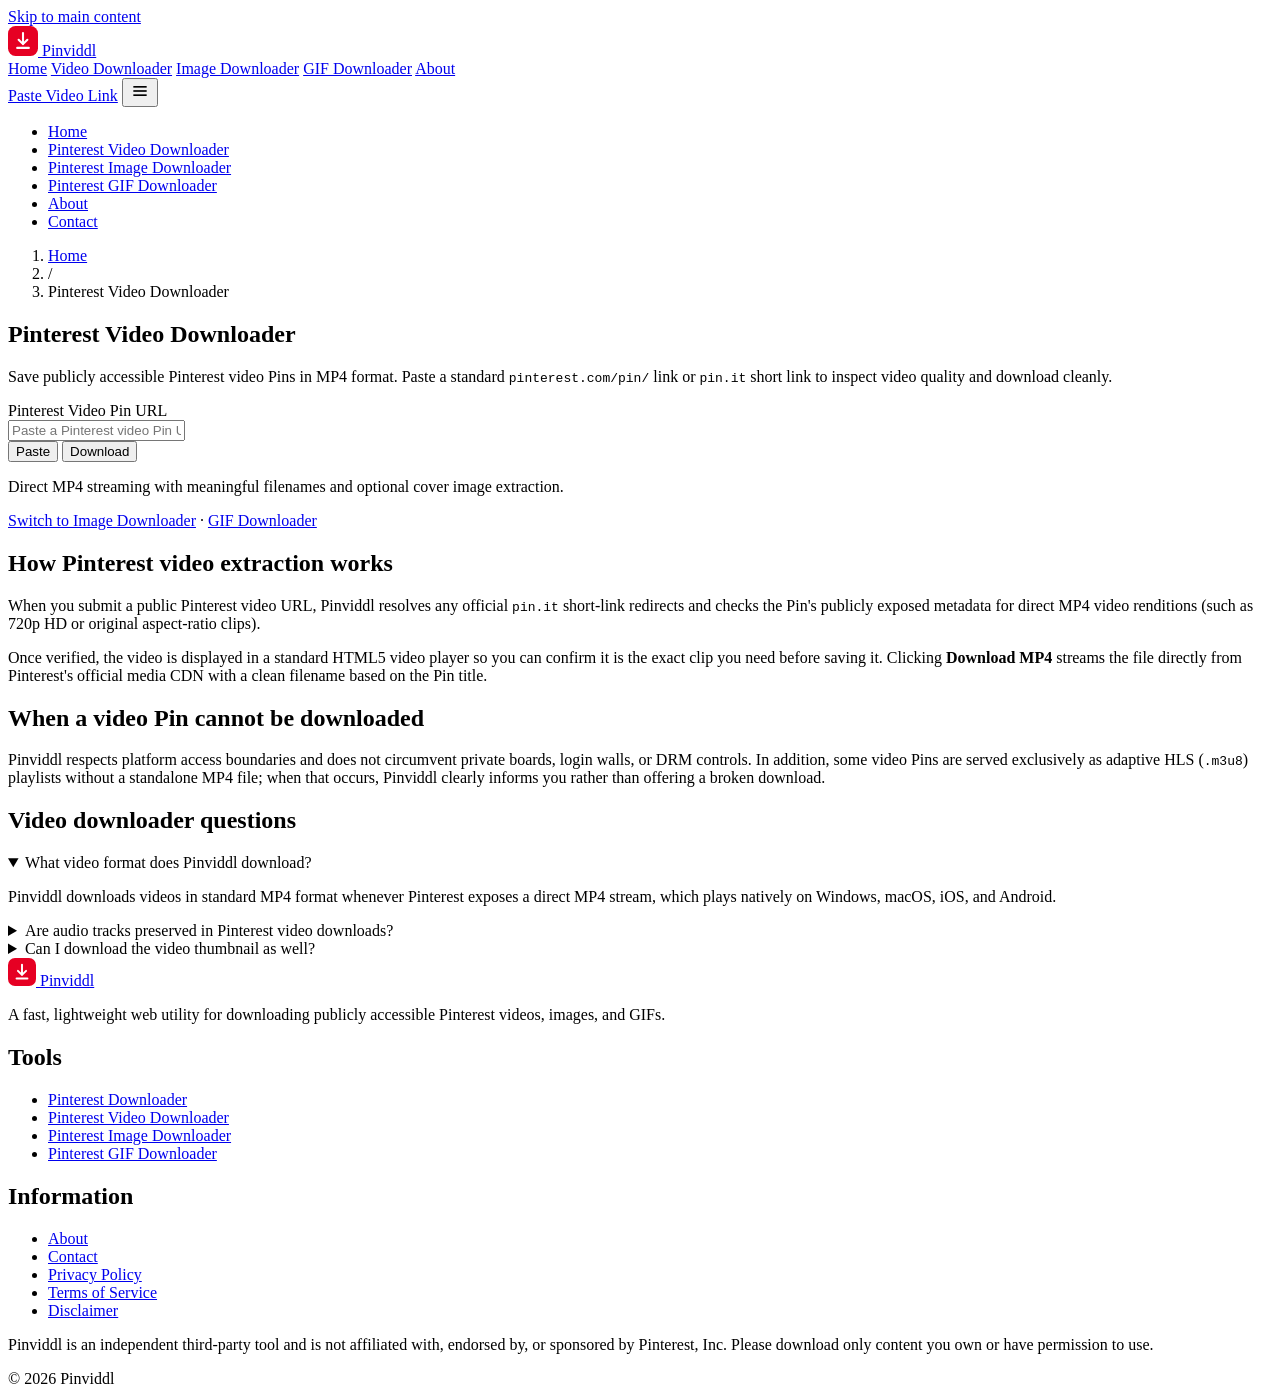
==== pinterest-video-downloader/index.html @ 86cc7ffe "Create index.html" ====
<!doctype html>
<html lang="en">
  <head>
    <meta charset="UTF-8" />
    <meta name="viewport" content="width=device-width, initial-scale=1.0" />
    <title>Pinterest Video Downloader (MP4 HD) — Pinviddl</title>
    <meta
      name="description"
      content="Download publicly accessible Pinterest videos in MP4 format using Pinviddl. Supports pinterest.com/pin/ and pin.it links on desktop, iOS, and Android."
    />
    <link rel="canonical" href="https://pinviddl.com/pinterest-video-downloader/" />
    <meta name="robots" content="index, follow" />
    <meta name="theme-color" content="#E60023" />

    <meta property="og:type" content="website" />
    <meta property="og:site_name" content="Pinviddl" />
    <meta property="og:url" content="https://pinviddl.com/pinterest-video-downloader/" />
    <meta property="og:title" content="Pinterest Video Downloader (MP4 HD) — Pinviddl" />
    <meta
      property="og:description"
      content="Paste a public Pinterest video Pin URL or pin.it link to preview and save MP4 video files directly."
    />

    <meta name="twitter:card" content="summary" />
    <meta name="twitter:title" content="Pinterest Video Downloader (MP4 HD) — Pinviddl" />
    <meta
      name="twitter:description"
      content="Preview and download public Pinterest videos in MP4 format without installing software."
    />

    <link rel="icon" type="image/svg+xml" href="/favicon.svg" />
    <link rel="preconnect" href="https://fonts.googleapis.com" />
    <link rel="preconnect" href="https://fonts.gstatic.com" crossorigin />
    <link
      href="https://fonts.googleapis.com/css2?family=DM+Sans:wght@400;500;600;700&family=JetBrains+Mono:wght@400;500;600&family=Plus+Jakarta+Sans:wght@600;700&display=swap"
      rel="stylesheet"
    />
    <link rel="stylesheet" href="/public/assets/css/style.css" />

    <script type="application/ld+json">
      {
        "@context": "https://schema.org",
        "@graph": [
          {
            "@type": "BreadcrumbList",
            "itemListElement": [
              { "@type": "ListItem", "position": 1, "name": "Home", "item": "https://pinviddl.com/" },
              {
                "@type": "ListItem",
                "position": 2,
                "name": "Pinterest Video Downloader",
                "item": "https://pinviddl.com/pinterest-video-downloader/"
              }
            ]
          },
          {
            "@type": "FAQPage",
            "mainEntity": [
              {
                "@type": "Question",
                "name": "What video format does Pinviddl download?",
                "acceptedAnswer": {
                  "@type": "Answer",
                  "text": "When Pinterest exposes a direct progressive video stream for a public Pin, Pinviddl provides the video in MP4 format along with its available resolution such as 720p HD."
                }
              },
              {
                "@type": "Question",
                "name": "Why do some Pinterest videos not have an MP4 download?",
                "acceptedAnswer": {
                  "@type": "Answer",
                  "text": "Certain newer Idea Pins or promotional video Pins only deliver segmented HLS (.m3u8) streams without a direct MP4 file. Pinviddl notifies you honestly whenever a Pin does not expose a direct MP4."
                }
              },
              {
                "@type": "Question",
                "name": "Can I save Pinterest videos on iPhone or Android?",
                "acceptedAnswer": {
                  "@type": "Answer",
                  "text": "Yes. Copy the pin.it share link from the Pinterest app, open Pinviddl in Safari or Chrome, paste the link, and tap Download MP4 to save it to your device Downloads folder."
                }
              }
            ]
          }
        ]
      }
    </script>
  </head>
  <body>
    <a class="skip-link" href="#main-content">Skip to main content</a>

    <header class="site-header">
      <div class="container header-inner">
        <a href="/" class="brand-link" aria-label="Pinviddl Home">
          <img src="/assets/images/logo.svg" alt="" width="30" height="30" />
          <span>Pinviddl</span>
        </a>

        <nav class="primary-nav" aria-label="Primary navigation">
          <a href="/" class="nav-link">Home</a>
          <a href="/pinterest-video-downloader/" class="nav-link" aria-current="page">Video Downloader</a>
          <a href="/pinterest-image-downloader/" class="nav-link">Image Downloader</a>
          <a href="/pinterest-gif-downloader/" class="nav-link">GIF Downloader</a>
          <a href="/about/" class="nav-link">About</a>
        </nav>

        <div class="header-actions">
          <a href="#downloader" class="header-cta">Paste Video Link</a>
          <button
            type="button"
            id="mobile-menu-toggle"
            class="mobile-menu-btn"
            aria-label="Toggle navigation menu"
            aria-expanded="false"
            aria-controls="mobile-drawer"
          >
            <svg width="20" height="20" viewBox="0 0 24 24" fill="none" stroke="currentColor" stroke-width="2" aria-hidden="true">
              <line x1="4" y1="7" x2="20" y2="7" />
              <line x1="4" y1="12" x2="20" y2="12" />
              <line x1="4" y1="17" x2="20" y2="17" />
            </svg>
          </button>
        </div>
      </div>
    </header>

    <div id="mobile-drawer" class="mobile-drawer" aria-label="Mobile navigation">
      <ul class="mobile-nav-list">
        <li><a href="/" class="mobile-nav-link">Home</a></li>
        <li><a href="/pinterest-video-downloader/" class="mobile-nav-link" aria-current="page">Pinterest Video Downloader</a></li>
        <li><a href="/pinterest-image-downloader/" class="mobile-nav-link">Pinterest Image Downloader</a></li>
        <li><a href="/pinterest-gif-downloader/" class="mobile-nav-link">Pinterest GIF Downloader</a></li>
        <li><a href="/about/" class="mobile-nav-link">About</a></li>
        <li><a href="/contact/" class="mobile-nav-link">Contact</a></li>
      </ul>
    </div>

    <main id="main-content">
      <nav class="breadcrumb-bar" aria-label="Breadcrumb">
        <div class="container">
          <ol class="breadcrumb-list">
            <li><a href="/">Home</a></li>
            <li class="breadcrumb-sep" aria-hidden="true">/</li>
            <li aria-current="page">Pinterest Video Downloader</li>
          </ol>
        </div>
      </nav>

      <section class="hero-section hero-section--subpage" id="downloader">
        <div class="container">
          <div class="hero-content">
            <h1 class="hero-title">Pinterest Video Downloader</h1>
            <p class="hero-subtitle">
              Save publicly accessible Pinterest video Pins in MP4 format. Paste a standard
              <code>pinterest.com/pin/</code> link or <code>pin.it</code> short link to inspect video quality and download cleanly.
            </p>

            <form id="downloader-form" class="downloader-form" novalidate>
              <label for="pin-url-input" class="sr-only">Pinterest Video Pin URL</label>
              <div class="input-shell">
                <div class="url-input-wrap">
                  <input
                    id="pin-url-input"
                    name="url"
                    type="url"
                    class="url-input"
                    placeholder="Paste a Pinterest video Pin URL (e.g. https://www.pinterest.com/pin/...)"
                    autocomplete="off"
                    spellcheck="false"
                    inputmode="url"
                    required
                  />
                </div>
                <div class="input-controls">
                  <button type="button" id="paste-btn" class="btn-secondary-inline">Paste</button>
                  <button type="button" id="clear-btn" class="btn-clear" hidden>Clear</button>
                  <button type="submit" id="download-submit-btn" class="btn-primary">Download</button>
                </div>
              </div>

              <div class="form-meta-row">
                <p class="form-hint">Direct MP4 streaming with meaningful filenames and optional cover image extraction.</p>
                <div class="tool-switcher">
                  <a href="/pinterest-image-downloader/">Switch to Image Downloader</a>
                  <span class="meta-dot" aria-hidden="true">·</span>
                  <a href="/pinterest-gif-downloader/">GIF Downloader</a>
                </div>
              </div>
            </form>
          </div>

          <div id="result-section" class="result-section" aria-live="polite" hidden></div>
        </div>
      </section>

      <section class="section-band section-band--tinted">
        <div class="container-narrow">
          <div class="prose-body">
            <h2>How Pinterest video extraction works</h2>
            <p>
              When you submit a public Pinterest video URL, Pinviddl resolves any official <code>pin.it</code> short-link redirects and checks the Pin's publicly exposed metadata for direct MP4 video renditions (such as 720p HD or original aspect-ratio clips).
            </p>
            <p>
              Once verified, the video is displayed in a standard HTML5 video player so you can confirm it is the exact clip you need before saving it. Clicking <strong>Download MP4</strong> streams the file directly from Pinterest's official media CDN with a clean filename based on the Pin title.
            </p>

            <h2>When a video Pin cannot be downloaded</h2>
            <p>
              Pinviddl respects platform access boundaries and does not circumvent private boards, login walls, or DRM controls. In addition, some video Pins are served exclusively as adaptive HLS (<code>.m3u8</code>) playlists without a standalone MP4 file; when that occurs, Pinviddl clearly informs you rather than offering a broken download.
            </p>
          </div>
        </div>
      </section>

      <section class="section-band">
        <div class="container-narrow">
          <div class="section-header">
            <h2 class="section-title">Video downloader questions</h2>
          </div>

          <div class="faq-list">
            <details class="faq-item" open>
              <summary class="faq-question">What video format does Pinviddl download?</summary>
              <div class="faq-answer">
                <p>
                  Pinviddl downloads videos in standard MP4 format whenever Pinterest exposes a direct MP4 stream, which plays natively on Windows, macOS, iOS, and Android.
                </p>
              </div>
            </details>

            <details class="faq-item">
              <summary class="faq-question">Are audio tracks preserved in Pinterest video downloads?</summary>
              <div class="faq-answer">
                <p>
                  Yes. Because Pinviddl downloads the direct MP4 file served by Pinterest's CDN without re-encoding, any audio track included in the original Pin video remains intact.
                </p>
              </div>
            </details>

            <details class="faq-item">
              <summary class="faq-question">Can I download the video thumbnail as well?</summary>
              <div class="faq-answer">
                <p>
                  When a video Pin also exposes a high-resolution cover image, Pinviddl lists it alongside the MP4 download options so you can save the cover image separately if needed.
                </p>
              </div>
            </details>
          </div>
        </div>
      </section>
    </main>

    <footer class="site-footer">
      <div class="container">
        <div class="footer-top">
          <div>
            <a href="/" class="brand-link">
              <img src="/assets/images/logo.svg" alt="" width="28" height="28" loading="lazy" />
              <span>Pinviddl</span>
            </a>
            <p class="footer-brand-desc">
              A fast, lightweight web utility for downloading publicly accessible Pinterest videos, images, and GIFs.
            </p>
          </div>

          <div>
            <h2 class="footer-col-title">Tools</h2>
            <ul class="footer-links">
              <li><a href="/">Pinterest Downloader</a></li>
              <li><a href="/pinterest-video-downloader/">Pinterest Video Downloader</a></li>
              <li><a href="/pinterest-image-downloader/">Pinterest Image Downloader</a></li>
              <li><a href="/pinterest-gif-downloader/">Pinterest GIF Downloader</a></li>
            </ul>
          </div>

          <div>
            <h2 class="footer-col-title">Information</h2>
            <ul class="footer-links">
              <li><a href="/about/">About</a></li>
              <li><a href="/contact/">Contact</a></li>
              <li><a href="/privacy-policy/">Privacy Policy</a></li>
              <li><a href="/terms/">Terms of Service</a></li>
              <li><a href="/disclaimer/">Disclaimer</a></li>
            </ul>
          </div>
        </div>

        <div class="footer-bottom">
          <p class="footer-disclaimer">
            Pinviddl is an independent third-party tool and is not affiliated with, endorsed by, or sponsored by Pinterest, Inc. Please download only content you own or have permission to use.
          </p>
          <span>© 2026 Pinviddl</span>
        </div>
      </div>
    </footer>

    <script src="/assets/js/config.js" defer></script>
    <script src="/assets/js/app.js" defer></script>
  </body>
</html>
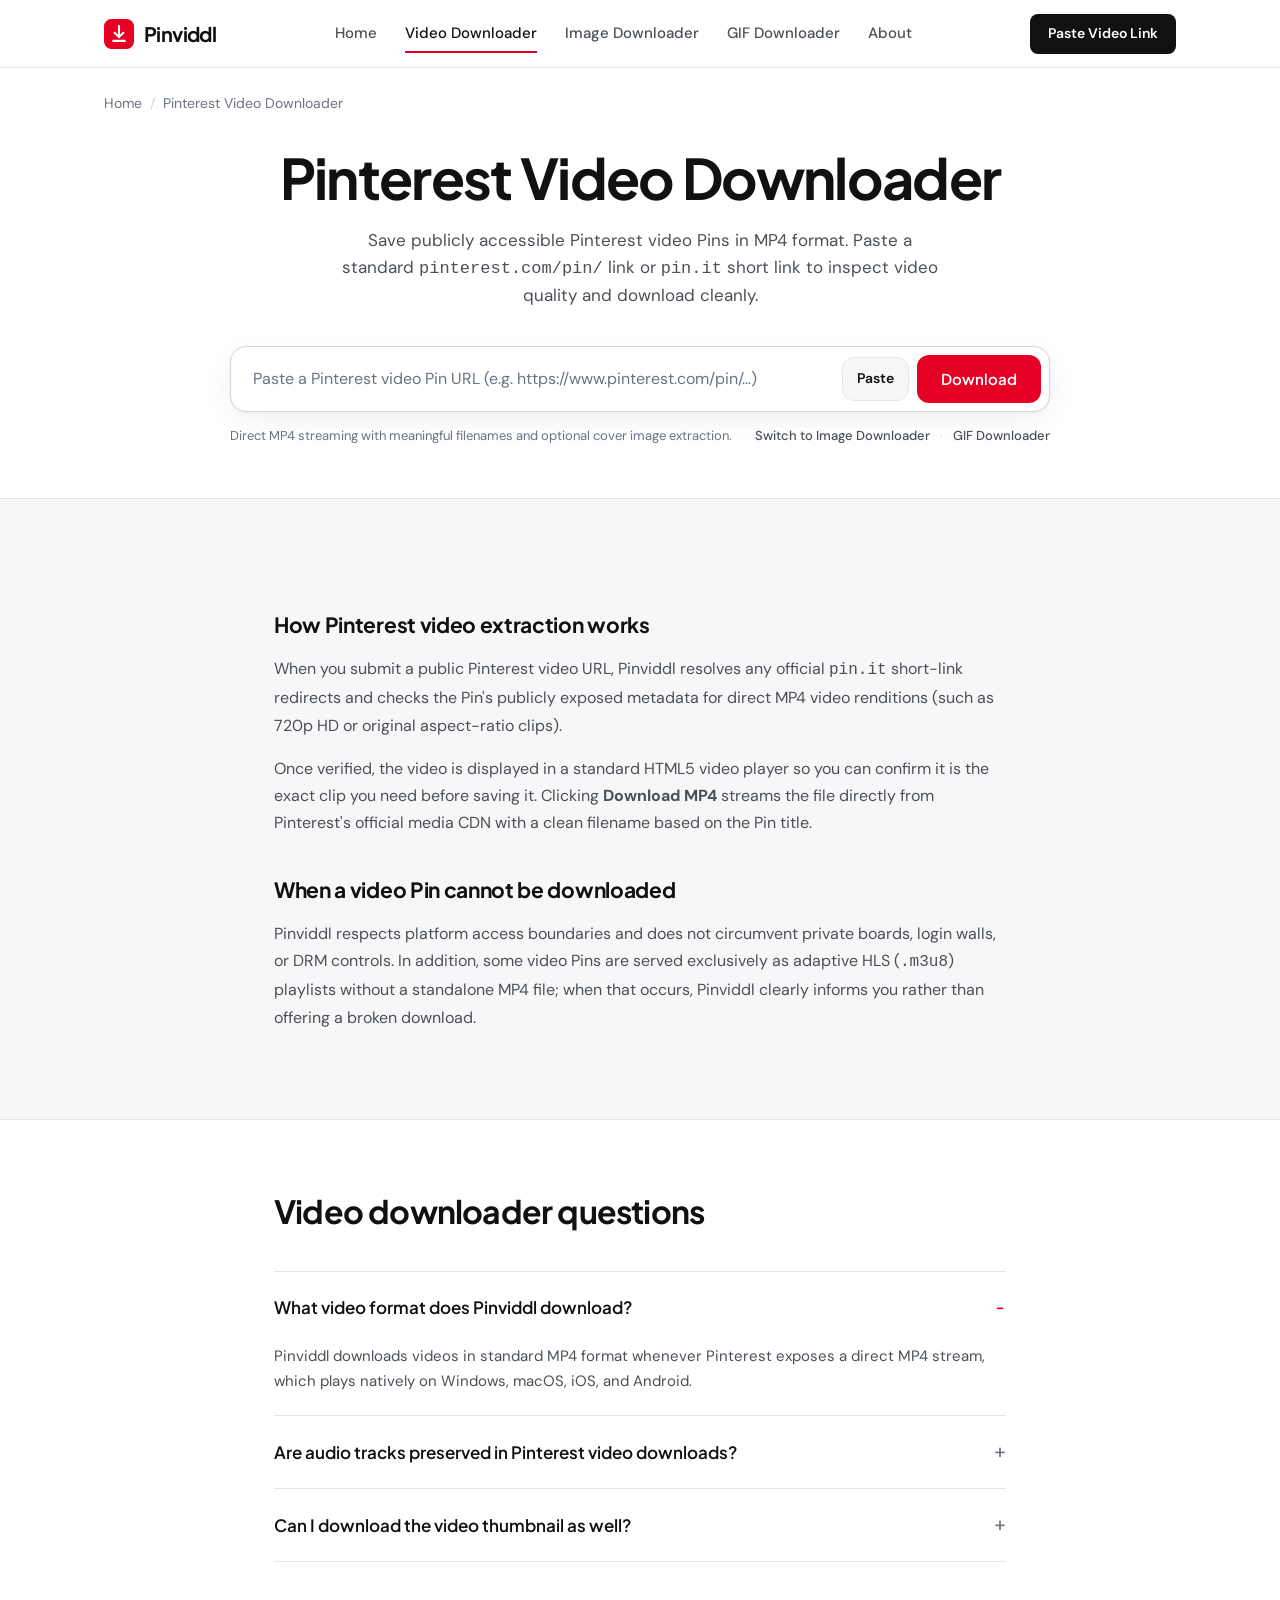
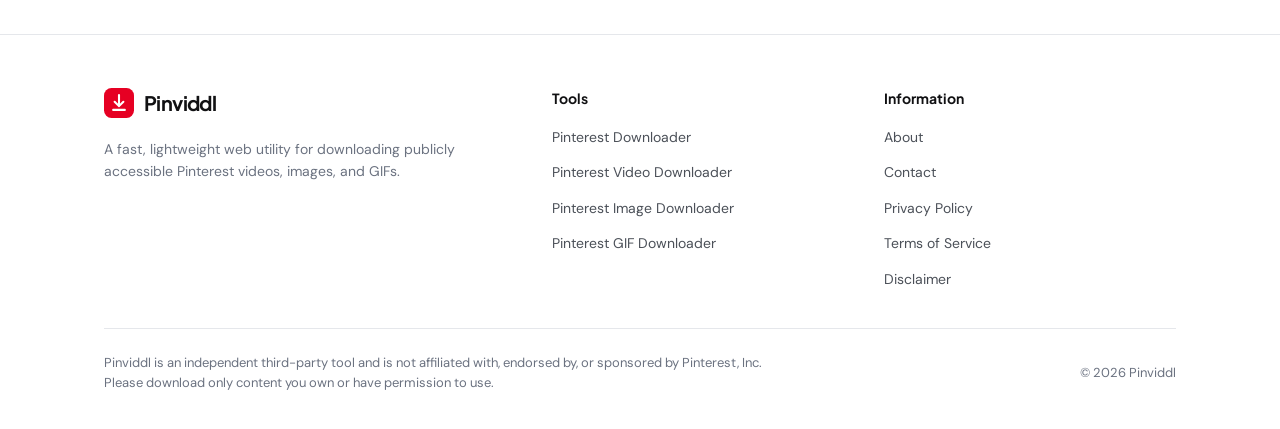
==== commit e0dc7aae: "Add files via upload" ====
--- a/pinterest-video-downloader/index.html
+++ b/pinterest-video-downloader/index.html
@@ -35,7 +35,7 @@
       href="https://fonts.googleapis.com/css2?family=DM+Sans:wght@400;500;600;700&family=JetBrains+Mono:wght@400;500;600&family=Plus+Jakarta+Sans:wght@600;700&display=swap"
       rel="stylesheet"
     />
-    <link rel="stylesheet" href="/public/assets/css/style.css" />
+    <link rel="stylesheet" href="/assets/css/style.css" />
 
     <script type="application/ld+json">
       {
--- a/assets/css/style.css
+++ b/assets/css/style.css
@@ -0,0 +1,1419 @@
+/* ==========================================================================
+   Pinviddl — Production Stylesheet (HTML5 / CSS3, Zero Frameworks)
+   60% White Canvas (#FFFFFF) · 30% Soft Neutral Surfaces (#F7F7F8) · 10% Red Accent (#E60023)
+   ========================================================================== */
+
+:root {
+  --bg-canvas: #ffffff;
+  --bg-surface: #f7f7f8;
+  --bg-surface-hover: #f0f1f3;
+  --bg-error: #fef2f2;
+  --border-hairline: #e5e7eb;
+  --border-strong: #d1d5db;
+  --border-error: #fecaca;
+
+  --text-primary: #111113;
+  --text-secondary: #4b5058;
+  --text-muted: #6b7280;
+  --text-error: #991b1b;
+
+  --accent: #e60023;
+  --accent-hover: #c8001e;
+  --accent-active: #ad001a;
+  --accent-ring: rgba(230, 0, 35, 0.22);
+
+  --shadow-input: 0 8px 30px rgba(17, 17, 19, 0.06), 0 1px 3px rgba(17, 17, 19, 0.04);
+  --shadow-card: 0 2px 10px rgba(17, 17, 19, 0.04);
+
+  --radius-sm: 8px;
+  --radius-md: 12px;
+  --radius-lg: 16px;
+  --radius-xl: 20px;
+
+  --font-display: 'Plus Jakarta Sans', -apple-system, BlinkMacSystemFont, 'Segoe UI', sans-serif;
+  --font-body: 'DM Sans', -apple-system, BlinkMacSystemFont, 'Segoe UI', sans-serif;
+  --font-mono: 'JetBrains Mono', ui-monospace, SFMono-Regular, Menlo, monospace;
+
+  --container-max: 1120px;
+  --container-narrow: 780px;
+  --header-height: 68px;
+  --ease-out: cubic-bezier(0.16, 1, 0.3, 1);
+}
+
+*,
+*::before,
+*::after {
+  box-sizing: border-box;
+}
+
+html {
+  font-size: 16px;
+  scroll-behavior: smooth;
+  -webkit-text-size-adjust: 100%;
+}
+
+body {
+  margin: 0;
+  font-family: var(--font-body);
+  font-size: 1rem;
+  line-height: 1.6;
+  color: var(--text-primary);
+  background-color: var(--bg-canvas);
+  -webkit-font-smoothing: antialiased;
+  -moz-osx-font-smoothing: grayscale;
+}
+
+img,
+video,
+svg {
+  display: block;
+  max-width: 100%;
+}
+
+a {
+  color: inherit;
+  text-decoration: none;
+}
+
+button,
+input,
+textarea,
+select {
+  font: inherit;
+  color: inherit;
+}
+
+button {
+  cursor: pointer;
+}
+
+:focus-visible {
+  outline: 2px solid var(--accent);
+  outline-offset: 2px;
+}
+
+.sr-only {
+  position: absolute;
+  width: 1px;
+  height: 1px;
+  padding: 0;
+  margin: -1px;
+  overflow: hidden;
+  clip: rect(0, 0, 0, 0);
+  white-space: nowrap;
+  border: 0;
+}
+
+.skip-link {
+  position: absolute;
+  left: 16px;
+  top: -100px;
+  z-index: 100;
+  background: var(--text-primary);
+  color: #ffffff;
+  padding: 10px 16px;
+  border-radius: var(--radius-sm);
+  font-size: 0.875rem;
+  font-weight: 600;
+}
+
+.skip-link:focus {
+  top: 16px;
+}
+
+/* Container
+   -------------------------------------------------------------------------- */
+.container {
+  width: 100%;
+  max-width: var(--container-max);
+  margin-inline: auto;
+  padding-inline: 24px;
+}
+
+.container-narrow {
+  width: 100%;
+  max-width: var(--container-narrow);
+  margin-inline: auto;
+  padding-inline: 24px;
+}
+
+/* Header — Strict 3-Zone Top Bar Contract
+   -------------------------------------------------------------------------- */
+.site-header {
+  position: sticky;
+  top: 0;
+  z-index: 40;
+  height: var(--header-height);
+  background-color: rgba(255, 255, 255, 0.96);
+  backdrop-filter: blur(8px);
+  border-bottom: 1px solid var(--border-hairline);
+}
+
+.header-inner {
+  height: 100%;
+  display: flex;
+  align-items: center;
+  justify-content: space-between;
+  gap: 32px;
+}
+
+.brand-link {
+  display: inline-flex;
+  align-items: center;
+  gap: 10px;
+  font-family: var(--font-display);
+  font-size: 1.25rem;
+  font-weight: 700;
+  letter-spacing: -0.03em;
+  color: var(--text-primary);
+  white-space: nowrap;
+  flex-shrink: 0;
+}
+
+.brand-link img {
+  width: 30px;
+  height: 30px;
+  flex-shrink: 0;
+}
+
+.primary-nav {
+  display: flex;
+  align-items: center;
+  gap: 28px;
+}
+
+.nav-link {
+  font-size: 0.9375rem;
+  font-weight: 500;
+  color: var(--text-secondary);
+  white-space: nowrap;
+  flex-shrink: 0;
+  padding-block: 6px;
+  border-bottom: 2px solid transparent;
+  transition: color 160ms var(--ease-out), border-color 160ms var(--ease-out);
+}
+
+.nav-link:hover {
+  color: var(--text-primary);
+}
+
+.nav-link[aria-current='page'] {
+  color: var(--text-primary);
+  border-bottom-color: var(--accent);
+}
+
+.header-actions {
+  display: flex;
+  align-items: center;
+  gap: 12px;
+  flex-shrink: 0;
+}
+
+.header-cta {
+  display: inline-flex;
+  align-items: center;
+  justify-content: center;
+  min-height: 40px;
+  padding: 8px 18px;
+  background-color: var(--text-primary);
+  color: #ffffff;
+  font-size: 0.875rem;
+  font-weight: 600;
+  border-radius: var(--radius-sm);
+  white-space: nowrap;
+  flex-shrink: 0;
+  transition: background-color 160ms var(--ease-out), transform 140ms var(--ease-out);
+}
+
+.header-cta:hover {
+  background-color: #27272a;
+}
+
+.header-cta:active {
+  transform: translateY(1px);
+}
+
+.mobile-menu-btn {
+  display: none;
+  align-items: center;
+  justify-content: center;
+  width: 44px;
+  height: 44px;
+  padding: 0;
+  border: 1px solid var(--border-hairline);
+  border-radius: var(--radius-sm);
+  background: var(--bg-canvas);
+  color: var(--text-primary);
+}
+
+.mobile-drawer {
+  display: none;
+  position: fixed;
+  inset: var(--header-height) 0 0 0;
+  z-index: 39;
+  background: var(--bg-canvas);
+  padding: 20px 24px 32px;
+  border-top: 1px solid var(--border-hairline);
+  overflow-y: auto;
+}
+
+.mobile-drawer.is-open {
+  display: block;
+}
+
+.mobile-nav-list {
+  display: flex;
+  flex-direction: column;
+  gap: 4px;
+  list-style: none;
+  margin: 0;
+  padding: 0;
+}
+
+.mobile-nav-link {
+  display: flex;
+  align-items: center;
+  min-height: 48px;
+  padding: 10px 12px;
+  border-radius: var(--radius-sm);
+  font-size: 1rem;
+  font-weight: 500;
+  color: var(--text-primary);
+}
+
+.mobile-nav-link[aria-current='page'] {
+  background-color: var(--bg-surface);
+  color: var(--accent);
+  font-weight: 600;
+}
+
+/* Breadcrumbs (SEO subpages)
+   -------------------------------------------------------------------------- */
+.breadcrumb-bar {
+  padding-top: 24px;
+}
+
+.breadcrumb-list {
+  display: flex;
+  flex-wrap: wrap;
+  align-items: center;
+  gap: 8px;
+  list-style: none;
+  margin: 0;
+  padding: 0;
+  font-size: 0.875rem;
+  color: var(--text-muted);
+}
+
+.breadcrumb-list a:hover {
+  color: var(--text-primary);
+  text-decoration: underline;
+}
+
+.breadcrumb-sep {
+  color: var(--border-strong);
+  user-select: none;
+}
+
+/* Hero & Downloader Input Section
+   -------------------------------------------------------------------------- */
+.hero-section {
+  padding-top: 68px;
+  padding-bottom: 56px;
+}
+
+.hero-section--subpage {
+  padding-top: 32px;
+  padding-bottom: 52px;
+}
+
+.hero-content {
+  max-width: 820px;
+  margin-inline: auto;
+  text-align: center;
+}
+
+.hero-title {
+  margin: 0;
+  font-family: var(--font-display);
+  font-size: clamp(2.25rem, 4.4vw, 3.5rem);
+  font-weight: 700;
+  line-height: 1.12;
+  letter-spacing: -0.03em;
+  color: var(--text-primary);
+  text-wrap: balance;
+}
+
+.hero-subtitle {
+  margin: 18px auto 0;
+  max-width: 620px;
+  font-size: 1.0625rem;
+  line-height: 1.6;
+  color: var(--text-secondary);
+}
+
+/* Downloader Form Box */
+.downloader-form {
+  margin-top: 36px;
+  text-align: left;
+}
+
+.input-shell {
+  display: flex;
+  align-items: center;
+  gap: 8px;
+  padding: 8px;
+  background-color: var(--bg-canvas);
+  border: 1px solid var(--border-strong);
+  border-radius: var(--radius-lg);
+  box-shadow: var(--shadow-input);
+  transition: border-color 160ms var(--ease-out), box-shadow 160ms var(--ease-out);
+}
+
+.input-shell:focus-within {
+  border-color: var(--accent);
+  box-shadow: 0 0 0 4px var(--accent-ring), var(--shadow-input);
+}
+
+.url-input-wrap {
+  flex: 1 1 auto;
+  min-width: 0;
+  display: flex;
+  align-items: center;
+  padding-left: 12px;
+}
+
+.url-input {
+  width: 100%;
+  min-height: 48px;
+  border: 0;
+  background: transparent;
+  font-size: 1rem;
+  color: var(--text-primary);
+  outline: none;
+}
+
+.url-input::placeholder {
+  color: var(--text-muted);
+}
+
+.input-controls {
+  display: flex;
+  align-items: center;
+  gap: 8px;
+  flex-shrink: 0;
+}
+
+.btn-secondary-inline {
+  display: inline-flex;
+  align-items: center;
+  justify-content: center;
+  gap: 6px;
+  min-height: 44px;
+  padding: 0 14px;
+  border: 1px solid var(--border-hairline);
+  border-radius: var(--radius-md);
+  background-color: var(--bg-surface);
+  color: var(--text-primary);
+  font-size: 0.875rem;
+  font-weight: 600;
+  white-space: nowrap;
+  flex-shrink: 0;
+  transition: background-color 150ms var(--ease-out), border-color 150ms var(--ease-out);
+}
+
+.btn-secondary-inline:hover {
+  background-color: var(--bg-surface-hover);
+  border-color: var(--border-strong);
+}
+
+.btn-clear {
+  display: inline-flex;
+  align-items: center;
+  justify-content: center;
+  min-height: 44px;
+  padding: 0 12px;
+  border: 1px solid transparent;
+  border-radius: var(--radius-md);
+  background: transparent;
+  color: var(--text-muted);
+  font-size: 0.875rem;
+  font-weight: 500;
+  white-space: nowrap;
+  flex-shrink: 0;
+  transition: color 150ms var(--ease-out), background-color 150ms var(--ease-out);
+}
+
+.btn-clear:hover {
+  color: var(--text-primary);
+  background-color: var(--bg-surface);
+}
+
+.btn-clear[hidden] {
+  display: none;
+}
+
+.btn-primary {
+  display: inline-flex;
+  align-items: center;
+  justify-content: center;
+  gap: 8px;
+  min-height: 48px;
+  padding: 0 24px;
+  border: 0;
+  border-radius: var(--radius-md);
+  background-color: var(--accent);
+  color: #ffffff;
+  font-family: var(--font-display);
+  font-size: 0.9375rem;
+  font-weight: 600;
+  white-space: nowrap;
+  flex-shrink: 0;
+  transition: background-color 150ms var(--ease-out), transform 120ms var(--ease-out);
+}
+
+.btn-primary:hover {
+  background-color: var(--accent-hover);
+}
+
+.btn-primary:active {
+  background-color: var(--accent-active);
+  transform: translateY(1px);
+}
+
+.btn-primary:disabled {
+  opacity: 0.65;
+  cursor: not-allowed;
+  transform: none;
+}
+
+.form-meta-row {
+  margin-top: 14px;
+  display: flex;
+  flex-wrap: wrap;
+  align-items: center;
+  justify-content: space-between;
+  gap: 12px;
+  font-size: 0.8125rem;
+  color: var(--text-muted);
+}
+
+.form-hint {
+  margin: 0;
+}
+
+.tool-switcher {
+  display: inline-flex;
+  align-items: center;
+  gap: 10px;
+}
+
+.tool-switcher a {
+  color: var(--text-secondary);
+  font-weight: 500;
+  transition: color 150ms var(--ease-out);
+}
+
+.tool-switcher a:hover {
+  color: var(--accent);
+  text-decoration: underline;
+}
+
+.meta-dot {
+  color: var(--border-strong);
+  user-select: none;
+}
+
+/* Result Section (Loading, Error, Media Preview & Downloads)
+   -------------------------------------------------------------------------- */
+.result-section {
+  max-width: 880px;
+  margin: 28px auto 0;
+}
+
+.result-section[hidden] {
+  display: none;
+}
+
+.loading-panel {
+  display: flex;
+  align-items: center;
+  justify-content: center;
+  gap: 14px;
+  padding: 36px 24px;
+  background-color: var(--bg-surface);
+  border: 1px solid var(--border-hairline);
+  border-radius: var(--radius-lg);
+  color: var(--text-secondary);
+  font-size: 0.9375rem;
+  font-weight: 500;
+}
+
+.spinner {
+  width: 20px;
+  height: 20px;
+  border: 2.5px solid var(--border-strong);
+  border-top-color: var(--accent);
+  border-radius: 50%;
+  animation: spin 750ms linear infinite;
+  flex-shrink: 0;
+}
+
+@keyframes spin {
+  to {
+    transform: rotate(360deg);
+  }
+}
+
+.error-panel {
+  display: flex;
+  align-items: flex-start;
+  gap: 14px;
+  padding: 20px 22px;
+  background-color: var(--bg-error);
+  border: 1px solid var(--border-error);
+  border-radius: var(--radius-lg);
+  color: var(--text-error);
+  text-align: left;
+}
+
+.error-icon {
+  flex-shrink: 0;
+  margin-top: 2px;
+}
+
+.error-title {
+  margin: 0;
+  font-family: var(--font-display);
+  font-size: 0.9375rem;
+  font-weight: 700;
+}
+
+.error-message {
+  margin: 4px 0 0;
+  font-size: 0.9375rem;
+  line-height: 1.5;
+  color: #7f1d1d;
+}
+
+/* Primary Media Result Card */
+.result-card {
+  background-color: var(--bg-canvas);
+  border: 1px solid var(--border-hairline);
+  border-radius: var(--radius-xl);
+  box-shadow: var(--shadow-card);
+  overflow: hidden;
+  text-align: left;
+}
+
+.result-main-grid {
+  display: grid;
+  grid-template-columns: minmax(260px, 360px) 1fr;
+  gap: 28px;
+  padding: 24px;
+  align-items: start;
+}
+
+.media-preview-stage {
+  position: relative;
+  background-color: var(--bg-surface);
+  border: 1px solid var(--border-hairline);
+  border-radius: var(--radius-md);
+  overflow: hidden;
+  min-height: 220px;
+  display: flex;
+  align-items: center;
+  justify-content: center;
+}
+
+.media-preview-stage img,
+.media-preview-stage video {
+  width: 100%;
+  max-height: 420px;
+  object-fit: contain;
+  background-color: #111113;
+}
+
+.media-preview-stage img {
+  background-color: var(--bg-surface);
+}
+
+.preview-fallback {
+  padding: 32px 20px;
+  text-align: center;
+  color: var(--text-muted);
+  font-size: 0.875rem;
+}
+
+.result-details {
+  display: flex;
+  flex-direction: column;
+  gap: 16px;
+  min-width: 0;
+}
+
+.result-meta-line {
+  display: flex;
+  flex-wrap: wrap;
+  align-items: center;
+  gap: 8px;
+  font-size: 0.8125rem;
+  font-weight: 600;
+  color: var(--text-secondary);
+  font-variant-numeric: tabular-nums;
+}
+
+.result-meta-type {
+  color: var(--accent);
+}
+
+.result-title {
+  margin: 0;
+  font-family: var(--font-display);
+  font-size: 1.25rem;
+  font-weight: 700;
+  line-height: 1.35;
+  color: var(--text-primary);
+  overflow-wrap: anywhere;
+}
+
+.result-author {
+  margin: -8px 0 0;
+  font-size: 0.875rem;
+  color: var(--text-muted);
+}
+
+.download-options-list {
+  display: flex;
+  flex-direction: column;
+  gap: 10px;
+  margin-top: 4px;
+}
+
+.download-row {
+  display: flex;
+  align-items: center;
+  justify-content: space-between;
+  gap: 16px;
+  padding: 12px 16px;
+  background-color: var(--bg-surface);
+  border: 1px solid var(--border-hairline);
+  border-radius: var(--radius-md);
+}
+
+.download-row-info {
+  display: flex;
+  flex-direction: column;
+  gap: 2px;
+  min-width: 0;
+}
+
+.download-row-label {
+  font-size: 0.9375rem;
+  font-weight: 600;
+  color: var(--text-primary);
+}
+
+.download-row-specs {
+  font-size: 0.8125rem;
+  color: var(--text-muted);
+  font-family: var(--font-mono);
+  font-variant-numeric: tabular-nums;
+}
+
+.download-row-actions {
+  display: flex;
+  align-items: center;
+  gap: 8px;
+  flex-shrink: 0;
+}
+
+.btn-download {
+  display: inline-flex;
+  align-items: center;
+  justify-content: center;
+  gap: 8px;
+  min-height: 40px;
+  padding: 0 18px;
+  border: 0;
+  border-radius: var(--radius-sm);
+  background-color: var(--accent);
+  color: #ffffff;
+  font-size: 0.875rem;
+  font-weight: 600;
+  white-space: nowrap;
+  flex-shrink: 0;
+  transition: background-color 150ms var(--ease-out);
+}
+
+.btn-download:hover {
+  background-color: var(--accent-hover);
+}
+
+.btn-download--secondary {
+  background-color: var(--text-primary);
+}
+
+.btn-download--secondary:hover {
+  background-color: #27272a;
+}
+
+.btn-direct-link {
+  display: inline-flex;
+  align-items: center;
+  justify-content: center;
+  min-height: 40px;
+  padding: 0 12px;
+  border: 1px solid var(--border-strong);
+  border-radius: var(--radius-sm);
+  background-color: var(--bg-canvas);
+  color: var(--text-secondary);
+  font-size: 0.8125rem;
+  font-weight: 600;
+  white-space: nowrap;
+  flex-shrink: 0;
+  transition: color 150ms var(--ease-out), border-color 150ms var(--ease-out);
+}
+
+.btn-direct-link:hover {
+  color: var(--text-primary);
+  border-color: var(--text-primary);
+}
+
+.download-feedback {
+  margin: 0;
+  font-size: 0.8125rem;
+  color: var(--text-secondary);
+  min-height: 1.25em;
+}
+
+.download-feedback.is-error {
+  color: var(--text-error);
+}
+
+/* Multi-image / Carousel Gallery inside Result Card */
+.multi-media-section {
+  border-top: 1px solid var(--border-hairline);
+  padding: 20px 24px 24px;
+  background-color: var(--bg-surface);
+}
+
+.multi-media-heading {
+  margin: 0 0 16px;
+  font-family: var(--font-display);
+  font-size: 0.9375rem;
+  font-weight: 700;
+  color: var(--text-primary);
+}
+
+.multi-media-grid {
+  display: grid;
+  grid-template-columns: repeat(auto-fill, minmax(210px, 1fr));
+  gap: 16px;
+}
+
+.multi-media-item {
+  background-color: var(--bg-canvas);
+  border: 1px solid var(--border-hairline);
+  border-radius: var(--radius-md);
+  overflow: hidden;
+  display: flex;
+  flex-direction: column;
+}
+
+.multi-media-thumb {
+  aspect-ratio: 4 / 3;
+  background-color: #f3f4f6;
+  overflow: hidden;
+  display: flex;
+  align-items: center;
+  justify-content: center;
+}
+
+.multi-media-thumb img,
+.multi-media-thumb video {
+  width: 100%;
+  height: 100%;
+  object-fit: cover;
+}
+
+.multi-media-body {
+  padding: 12px;
+  display: flex;
+  flex-direction: column;
+  gap: 10px;
+  flex: 1;
+  justify-content: space-between;
+}
+
+.multi-media-meta {
+  font-size: 0.75rem;
+  color: var(--text-muted);
+  font-family: var(--font-mono);
+  font-variant-numeric: tabular-nums;
+}
+
+/* Content Bands (Alternating White / Soft Grey)
+   -------------------------------------------------------------------------- */
+.section-band {
+  padding-block: 72px;
+  border-top: 1px solid var(--border-hairline);
+}
+
+.section-band--tinted {
+  background-color: var(--bg-surface);
+}
+
+.section-header {
+  max-width: 660px;
+  margin-bottom: 40px;
+}
+
+.section-title {
+  margin: 0;
+  font-family: var(--font-display);
+  font-size: clamp(1.5rem, 2.5vw, 2rem);
+  font-weight: 700;
+  line-height: 1.22;
+  letter-spacing: -0.025em;
+  color: var(--text-primary);
+  text-wrap: balance;
+}
+
+.section-lead {
+  margin: 12px 0 0;
+  font-size: 1rem;
+  color: var(--text-secondary);
+}
+
+/* How to Download — Clean Editorial Numbered Grid */
+.steps-grid {
+  display: grid;
+  grid-template-columns: repeat(4, 1fr);
+  gap: 24px;
+  list-style: none;
+  margin: 0;
+  padding: 0;
+}
+
+.step-card {
+  padding: 24px;
+  background-color: var(--bg-canvas);
+  border: 1px solid var(--border-hairline);
+  border-radius: var(--radius-md);
+}
+
+.step-index {
+  display: block;
+  font-family: var(--font-mono);
+  font-size: 0.8125rem;
+  font-weight: 600;
+  color: var(--accent);
+  font-variant-numeric: tabular-nums;
+  margin-bottom: 12px;
+}
+
+.step-title {
+  margin: 0 0 8px;
+  font-family: var(--font-display);
+  font-size: 1.0625rem;
+  font-weight: 700;
+  color: var(--text-primary);
+}
+
+.step-desc {
+  margin: 0;
+  font-size: 0.9375rem;
+  line-height: 1.55;
+  color: var(--text-secondary);
+}
+
+/* Features — Asymmetric Bento Grid (Avoids Cliché 3-Column Icon Triads) */
+.features-bento {
+  display: grid;
+  grid-template-columns: repeat(6, 1fr);
+  gap: 20px;
+}
+
+.feature-item {
+  padding: 28px;
+  background-color: var(--bg-surface);
+  border: 1px solid var(--border-hairline);
+  border-radius: var(--radius-md);
+  grid-column: span 2;
+}
+
+.feature-item--wide {
+  grid-column: span 3;
+}
+
+.feature-title {
+  margin: 0 0 10px;
+  font-family: var(--font-display);
+  font-size: 1.125rem;
+  font-weight: 700;
+  letter-spacing: -0.015em;
+  color: var(--text-primary);
+}
+
+.feature-desc {
+  margin: 0;
+  font-size: 0.9375rem;
+  line-height: 1.6;
+  color: var(--text-secondary);
+}
+
+/* Supported Tools Cross-Links (SEO Internal Linking) */
+.tools-grid {
+  display: grid;
+  grid-template-columns: repeat(3, 1fr);
+  gap: 20px;
+}
+
+.tool-link-card {
+  display: flex;
+  flex-direction: column;
+  justify-content: space-between;
+  gap: 16px;
+  padding: 24px;
+  background-color: var(--bg-canvas);
+  border: 1px solid var(--border-hairline);
+  border-radius: var(--radius-md);
+  transition: border-color 160ms var(--ease-out), transform 160ms var(--ease-out);
+}
+
+.tool-link-card:hover {
+  border-color: var(--border-strong);
+  transform: translateY(-2px);
+}
+
+.tool-link-title {
+  margin: 0 0 8px;
+  font-family: var(--font-display);
+  font-size: 1.0625rem;
+  font-weight: 700;
+  color: var(--text-primary);
+}
+
+.tool-link-desc {
+  margin: 0;
+  font-size: 0.9375rem;
+  color: var(--text-secondary);
+}
+
+.tool-link-cta {
+  font-size: 0.875rem;
+  font-weight: 600;
+  color: var(--accent);
+}
+
+/* FAQ Accordion (Native HTML <details> for Zero-JS Resilience) */
+.faq-list {
+  display: flex;
+  flex-direction: column;
+  border-top: 1px solid var(--border-hairline);
+}
+
+.faq-item {
+  border-bottom: 1px solid var(--border-hairline);
+}
+
+.faq-question {
+  list-style: none;
+  display: flex;
+  align-items: center;
+  justify-content: space-between;
+  gap: 16px;
+  padding: 20px 0;
+  cursor: pointer;
+  font-family: var(--font-display);
+  font-size: 1.0625rem;
+  font-weight: 600;
+  color: var(--text-primary);
+}
+
+.faq-question::-webkit-details-marker {
+  display: none;
+}
+
+.faq-question::after {
+  content: '+';
+  font-family: var(--font-mono);
+  font-size: 1.25rem;
+  font-weight: 400;
+  color: var(--text-muted);
+  flex-shrink: 0;
+  transition: transform 160ms var(--ease-out);
+}
+
+.faq-item[open] .faq-question::after {
+  content: '−';
+  color: var(--accent);
+}
+
+.faq-answer {
+  padding: 0 0 22px;
+  max-width: 72ch;
+  font-size: 0.9375rem;
+  line-height: 1.65;
+  color: var(--text-secondary);
+}
+
+.faq-answer p {
+  margin: 0;
+}
+
+.faq-answer p + p {
+  margin-top: 10px;
+}
+
+/* Prose / Editorial / Legal Pages
+   -------------------------------------------------------------------------- */
+.prose-page {
+  padding-top: 32px;
+  padding-bottom: 80px;
+}
+
+.prose-header {
+  padding-bottom: 28px;
+  border-bottom: 1px solid var(--border-hairline);
+  margin-bottom: 32px;
+}
+
+.prose-title {
+  margin: 0;
+  font-family: var(--font-display);
+  font-size: clamp(1.875rem, 3.4vw, 2.625rem);
+  font-weight: 700;
+  line-height: 1.18;
+  letter-spacing: -0.025em;
+  color: var(--text-primary);
+  text-wrap: balance;
+}
+
+.prose-meta {
+  margin: 12px 0 0;
+  font-size: 0.875rem;
+  color: var(--text-muted);
+}
+
+.prose-body {
+  max-width: 72ch;
+  font-size: 1rem;
+  line-height: 1.7;
+  color: var(--text-secondary);
+}
+
+.prose-body h2 {
+  margin: 36px 0 12px;
+  font-family: var(--font-display);
+  font-size: 1.3125rem;
+  font-weight: 700;
+  letter-spacing: -0.015em;
+  color: var(--text-primary);
+}
+
+.prose-body h3 {
+  margin: 24px 0 8px;
+  font-family: var(--font-display);
+  font-size: 1.0625rem;
+  font-weight: 600;
+  color: var(--text-primary);
+}
+
+.prose-body p {
+  margin: 0 0 16px;
+}
+
+.prose-body ul,
+.prose-body ol {
+  margin: 0 0 18px;
+  padding-left: 22px;
+}
+
+.prose-body li {
+  margin-bottom: 8px;
+}
+
+.prose-body a {
+  color: var(--accent);
+  text-decoration: underline;
+  text-underline-offset: 3px;
+}
+
+.prose-callout {
+  margin: 24px 0;
+  padding: 20px 22px;
+  background-color: var(--bg-surface);
+  border: 1px solid var(--border-hairline);
+  border-radius: var(--radius-md);
+  color: var(--text-primary);
+  font-size: 0.9375rem;
+}
+
+/* Contact Form */
+.contact-form {
+  margin-top: 28px;
+  display: flex;
+  flex-direction: column;
+  gap: 18px;
+  max-width: 600px;
+}
+
+.form-field {
+  display: flex;
+  flex-direction: column;
+  gap: 6px;
+}
+
+.form-label {
+  font-size: 0.875rem;
+  font-weight: 600;
+  color: var(--text-primary);
+}
+
+.form-input,
+.form-select,
+.form-textarea {
+  width: 100%;
+  padding: 12px 14px;
+  border: 1px solid var(--border-strong);
+  border-radius: var(--radius-sm);
+  background-color: var(--bg-canvas);
+  color: var(--text-primary);
+  font-size: 0.9375rem;
+  transition: border-color 150ms var(--ease-out), box-shadow 150ms var(--ease-out);
+}
+
+.form-textarea {
+  min-height: 132px;
+  resize: vertical;
+}
+
+.form-input:focus,
+.form-select:focus,
+.form-textarea:focus {
+  outline: none;
+  border-color: var(--accent);
+  box-shadow: 0 0 0 3px var(--accent-ring);
+}
+
+.form-status {
+  padding: 14px 16px;
+  border-radius: var(--radius-sm);
+  font-size: 0.9375rem;
+  border: 1px solid var(--border-hairline);
+  background-color: var(--bg-surface);
+  color: var(--text-primary);
+}
+
+.form-status.is-error {
+  background-color: var(--bg-error);
+  border-color: var(--border-error);
+  color: var(--text-error);
+}
+
+/* 404 Page */
+.not-found-section {
+  padding: 96px 0 112px;
+  text-align: center;
+}
+
+.not-found-code {
+  margin: 0;
+  font-family: var(--font-mono);
+  font-size: 0.875rem;
+  font-weight: 600;
+  color: var(--accent);
+}
+
+.not-found-actions {
+  margin-top: 28px;
+  display: flex;
+  flex-wrap: wrap;
+  align-items: center;
+  justify-content: center;
+  gap: 12px;
+}
+
+/* Footer
+   -------------------------------------------------------------------------- */
+.site-footer {
+  border-top: 1px solid var(--border-hairline);
+  background-color: var(--bg-canvas);
+  padding: 52px 0 40px;
+}
+
+.footer-top {
+  display: grid;
+  grid-template-columns: minmax(240px, 1.4fr) repeat(2, minmax(160px, 1fr));
+  gap: 40px;
+  padding-bottom: 36px;
+  border-bottom: 1px solid var(--border-hairline);
+}
+
+.footer-brand-desc {
+  margin: 12px 0 0;
+  max-width: 380px;
+  font-size: 0.875rem;
+  line-height: 1.6;
+  color: var(--text-muted);
+}
+
+.footer-col-title {
+  margin: 0 0 14px;
+  font-family: var(--font-display);
+  font-size: 0.875rem;
+  font-weight: 700;
+  color: var(--text-primary);
+}
+
+.footer-links {
+  list-style: none;
+  margin: 0;
+  padding: 0;
+  display: flex;
+  flex-direction: column;
+  gap: 10px;
+}
+
+.footer-links a {
+  font-size: 0.875rem;
+  color: var(--text-secondary);
+  transition: color 150ms var(--ease-out);
+}
+
+.footer-links a:hover {
+  color: var(--text-primary);
+  text-decoration: underline;
+}
+
+.footer-bottom {
+  padding-top: 24px;
+  display: flex;
+  flex-wrap: wrap;
+  align-items: center;
+  justify-content: space-between;
+  gap: 16px;
+  font-size: 0.8125rem;
+  color: var(--text-muted);
+}
+
+.footer-disclaimer {
+  margin: 0;
+  max-width: 680px;
+}
+
+/* Responsive Breakpoints
+   -------------------------------------------------------------------------- */
+@media (max-width: 960px) {
+  .primary-nav,
+  .header-cta {
+    display: none;
+  }
+
+  .mobile-menu-btn {
+    display: inline-flex;
+  }
+
+  .steps-grid {
+    grid-template-columns: repeat(2, 1fr);
+  }
+
+  .features-bento {
+    grid-template-columns: repeat(2, 1fr);
+  }
+
+  .feature-item,
+  .feature-item--wide {
+    grid-column: span 1;
+  }
+
+  .tools-grid {
+    grid-template-columns: 1fr;
+  }
+
+  .result-main-grid {
+    grid-template-columns: 1fr;
+  }
+
+  .footer-top {
+    grid-template-columns: 1fr;
+    gap: 28px;
+  }
+}
+
+@media (max-width: 640px) {
+  :root {
+    --header-height: 60px;
+  }
+
+  .container,
+  .container-narrow {
+    padding-inline: 16px;
+  }
+
+  .hero-section {
+    padding-top: 44px;
+    padding-bottom: 40px;
+  }
+
+  .input-shell {
+    flex-direction: column;
+    align-items: stretch;
+    padding: 10px;
+    gap: 10px;
+  }
+
+  .url-input-wrap {
+    padding-left: 4px;
+  }
+
+  .input-controls {
+    display: grid;
+    grid-template-columns: auto auto 1fr;
+    width: 100%;
+  }
+
+  .input-controls .btn-clear[hidden] ~ .btn-primary {
+    grid-column: span 2;
+  }
+
+  .btn-primary {
+    width: 100%;
+  }
+
+  .steps-grid,
+  .features-bento {
+    grid-template-columns: 1fr;
+  }
+
+  .download-row {
+    flex-direction: column;
+    align-items: stretch;
+    gap: 12px;
+  }
+
+  .download-row-actions {
+    width: 100%;
+  }
+
+  .download-row-actions .btn-download {
+    flex: 1;
+  }
+
+  .section-band {
+    padding-block: 52px;
+  }
+}
+
+@media (prefers-reduced-motion: reduce) {
+  *,
+  *::before,
+  *::after {
+    animation-duration: 0.01ms !important;
+    animation-iteration-count: 1 !important;
+    transition-duration: 0.01ms !important;
+    scroll-behavior: auto !important;
+  }
+}
